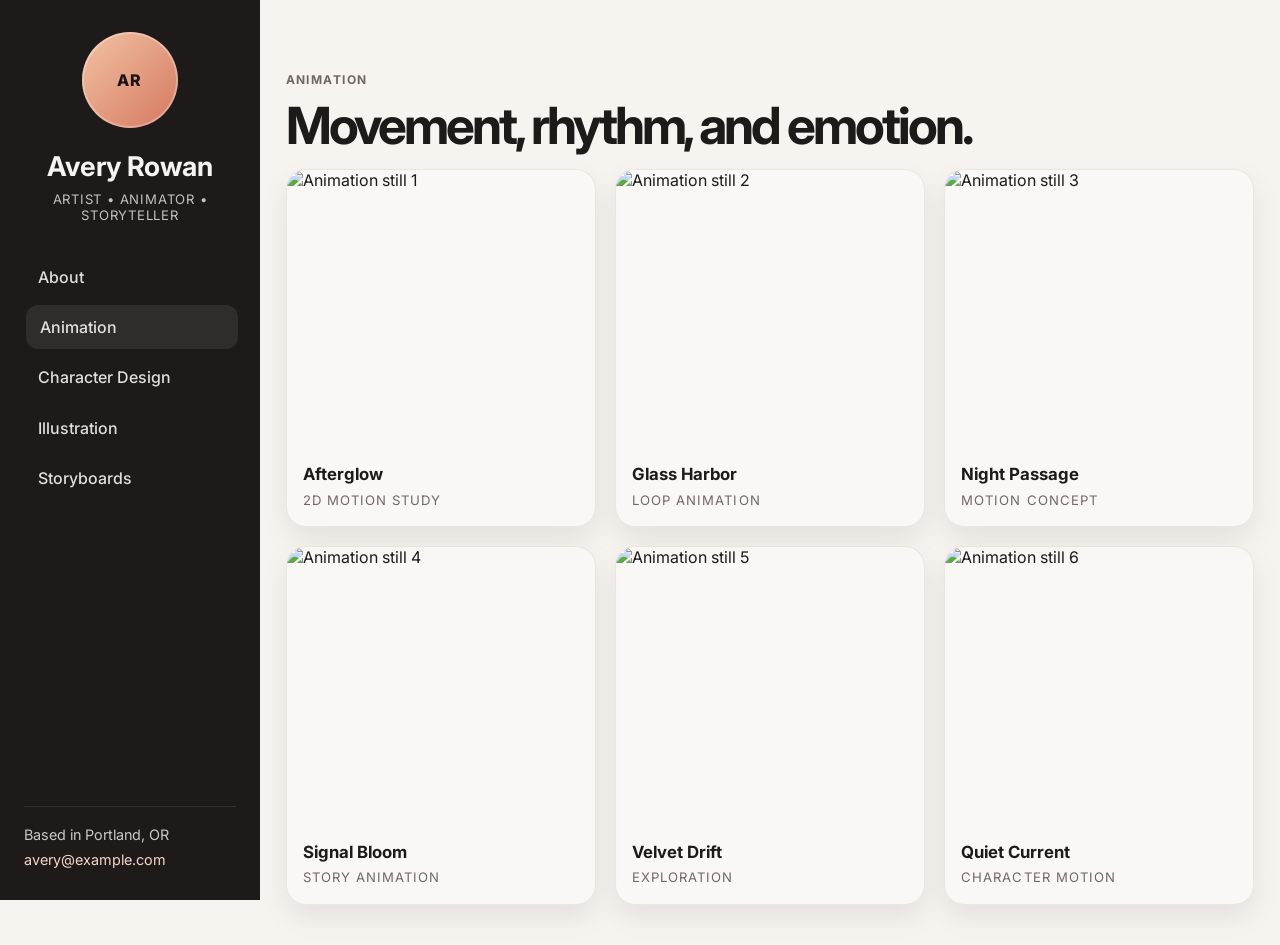
==== animation.html @ f7b7458a "Code" ====
<!DOCTYPE html>
<html lang="en">
  <head>
    <meta charset="UTF-8" />
    <meta name="viewport" content="width=device-width, initial-scale=1.0" />
    <title>Avery Rowan | Animation</title>
    <link rel="preconnect" href="https://fonts.googleapis.com" />
    <link rel="preconnect" href="https://fonts.gstatic.com" crossorigin />
    <link
      href="https://fonts.googleapis.com/css2?family=Inter:wght@400;500;600;700;800&display=swap"
      rel="stylesheet"
    />
    <link rel="stylesheet" href="styles.css" />
  </head>
  <body>
    <div class="app-shell">
      <aside class="sidebar">
        <div class="avatar-wrap">
          <div class="avatar">AR</div>
        </div>

        <div class="brand-block">
          <h1>Avery Rowan</h1>
          <p>Artist • Animator • Storyteller</p>
        </div>

        <nav class="nav" aria-label="Main navigation">
          <a href="index.html">About</a>
          <a class="active" href="animation.html">Animation</a>
          <a href="character-design.html">Character Design</a>
          <a href="illustration.html">Illustration</a>
          <a href="storyboards.html">Storyboards</a>
        </nav>

        <div class="sidebar-meta">
          <p>Based in Portland, OR</p>
          <a href="mailto:avery@example.com">avery@example.com</a>
        </div>
      </aside>

      <main class="content">
        <header class="mobile-header">
          <div class="mobile-brand">
            <div class="avatar small">AR</div>
            <div>
              <strong>Avery Rowan</strong>
            </div>
          </div>
          <button class="nav-toggle" aria-label="Open menu">
            <span></span>
            <span></span>
            <span></span>
          </button>
        </header>

        <section class="page-intro">
          <p class="eyebrow">Animation</p>
          <h2>Movement, rhythm, and emotion.</h2>
        </section>

        <section class="gallery-grid portfolio">
          <article class="gallery-card">
            <img src="https://images.unsplash.com/photo-1500530855697-b586d89ba3ee?auto=format&fit=crop&w=900&q=80" alt="Animation still 1" />
            <div class="card-caption">
              <h4>Afterglow</h4>
              <span>2D motion study</span>
            </div>
          </article>

          <article class="gallery-card">
            <img src="https://images.unsplash.com/photo-1460661419201-fd4cecdf8a8b?auto=format&fit=crop&w=900&q=80" alt="Animation still 2" />
            <div class="card-caption">
              <h4>Glass Harbor</h4>
              <span>Loop animation</span>
            </div>
          </article>

          <article class="gallery-card">
            <img src="https://images.unsplash.com/photo-1516321318423-f06f85e504b3?auto=format&fit=crop&w=900&q=80" alt="Animation still 3" />
            <div class="card-caption">
              <h4>Night Passage</h4>
              <span>Motion concept</span>
            </div>
          </article>

          <article class="gallery-card">
            <img src="https://images.unsplash.com/photo-1524504388940-b1c1722653e1?auto=format&fit=crop&w=900&q=80" alt="Animation still 4" />
            <div class="card-caption">
              <h4>Signal Bloom</h4>
              <span>Story animation</span>
            </div>
          </article>

          <article class="gallery-card">
            <img src="https://images.unsplash.com/photo-1493246507139-91e8fad9978e?auto=format&fit=crop&w=900&q=80" alt="Animation still 5" />
            <div class="card-caption">
              <h4>Velvet Drift</h4>
              <span>Exploration</span>
            </div>
          </article>

          <article class="gallery-card">
            <img src="https://images.unsplash.com/photo-1522202176988-66273c2fd55f?auto=format&fit=crop&w=900&q=80" alt="Animation still 6" />
            <div class="card-caption">
              <h4>Quiet Current</h4>
              <span>Character motion</span>
            </div>
          </article>
        </section>
      </main>
    </div>

    <script src="script.js"></script>
  </body>
</html>
---- styles.css ----
:root {
  --bg: #f7f3ef;
  --panel: #f2e9e0;
  --sidebar: #1f1a1a;
  --sidebar-text: #f7f3ef;
  --muted: #726763;
  --text: #1d1b1a;
  --card-shadow: 0 12px 28px rgba(0, 0, 0, 0.08);
  --border: rgba(29, 27, 26, 0.08);
  --accent: #d5785f;
  --accent-soft: #eed6cb;
}

* {
  box-sizing: border-box;
}

html {
  scroll-behavior: smooth;
}

body {
  margin: 0;
  font-family: "Inter", sans-serif;
  background: var(--bg);
  color: var(--text);
}

img {
  max-width: 100%;
  display: block;
}

a {
  color: inherit;
  text-decoration: none;
}

button {
  font: inherit;
}

.app-shell {
  display: grid;
  grid-template-columns: 260px minmax(0, 1fr);
  min-height: 100vh;
}

.sidebar {
  background: var(--sidebar);
  color: var(--sidebar-text);
  padding: 2rem 1.5rem;
  position: sticky;
  top: 0;
  height: 100vh;
  display: flex;
  flex-direction: column;
}

.avatar-wrap {
  display: flex;
  justify-content: center;
  margin-bottom: 1.4rem;
}

.avatar {
  width: 96px;
  height: 96px;
  border-radius: 50%;
  background: linear-gradient(135deg, #f2c3a4, #d5785f);
  color: #1b1414;
  display: grid;
  place-items: center;
  font-weight: 800;
  letter-spacing: 0.08em;
  box-shadow: inset 0 0 0 2px rgba(255, 255, 255, 0.28);
}

.avatar.small {
  width: 48px;
  height: 48px;
  font-size: 0.8rem;
}

.brand-block {
  text-align: center;
  margin-bottom: 2rem;
}

.brand-block h1 {
  margin: 0;
  font-size: 1.7rem;
  font-weight: 700;
}

.brand-block p {
  margin: 0.45rem 0 0;
  color: rgba(247, 243, 239, 0.77);
  font-size: 0.82rem;
  letter-spacing: 0.06em;
  text-transform: uppercase;
}

.nav {
  display: flex;
  flex-direction: column;
  gap: 0.4rem;
  margin-bottom: auto;
}

.nav a {
  padding: 0.75rem 0.9rem;
  border-radius: 12px;
  color: rgba(247, 243, 239, 0.9);
  font-weight: 500;
  transition: background 0.2s ease, transform 0.2s ease;
}

.nav a:hover,
.nav a.active {
  background: rgba(255, 255, 255, 0.08);
  transform: translateX(2px);
}

.sidebar-meta {
  margin-top: 2rem;
  border-top: 1px solid rgba(255, 255, 255, 0.1);
  padding-top: 1.2rem;
  color: rgba(247, 243, 239, 0.8);
  font-size: 0.9rem;
}

.sidebar-meta p {
  margin: 0 0 0.5rem;
}

.sidebar-meta a {
  color: #f7d5c6;
}

.content {
  padding: 2.5rem clamp(1rem, 2vw, 2rem);
}

.mobile-header {
  display: none;
  align-items: center;
  justify-content: space-between;
  padding: 0.75rem 0 1.2rem;
}

.mobile-brand {
  display: flex;
  align-items: center;
  gap: 0.8rem;
}

.nav-toggle {
  width: 46px;
  height: 46px;
  border: 1px solid var(--border);
  background: rgba(255, 255, 255, 0.45);
  border-radius: 12px;
  display: flex;
  flex-direction: column;
  justify-content: center;
  align-items: center;
  gap: 5px;
  cursor: pointer;
}

.nav-toggle span {
  display: block;
  width: 18px;
  height: 2px;
  background: var(--text);
  border-radius: 999px;
}

.hero {
  display: grid;
  grid-template-columns: 1.1fr 0.9fr;
  gap: 2rem;
  align-items: center;
  padding: 1rem 0 2rem;
}

.eyebrow {
  margin: 0 0 0.75rem;
  text-transform: uppercase;
  letter-spacing: 0.12em;
  color: var(--muted);
  font-size: 0.75rem;
  font-weight: 700;
}

.hero-copy h2,
.page-intro h2 {
  margin: 0;
  font-size: clamp(2rem, 4vw, 3.4rem);
  line-height: 1.05;
  letter-spacing: -0.06em;
}

.hero-copy p:not(.eyebrow) {
  margin-top: 1rem;
  color: var(--muted);
  font-size: 1.05rem;
  line-height: 1.7;
}

.cta-row {
  display: flex;
  flex-wrap: wrap;
  gap: 0.9rem;
  margin-top: 1.5rem;
}

.button {
  display: inline-flex;
  align-items: center;
  justify-content: center;
  padding: 0.9rem 1.35rem;
  border-radius: 999px;
  font-weight: 600;
  transition: transform 0.2s ease, opacity 0.2s ease;
}

.button:hover {
  transform: translateY(-1px);
}

.button.primary {
  background: var(--text);
  color: #fff;
}

.button.secondary {
  background: rgba(29, 27, 26, 0.05);
  color: var(--text);
}

.hero-image img {
  width: 100%;
  height: 520px;
  object-fit: cover;
  border-radius: 24px;
  box-shadow: var(--card-shadow);
}

.featured,
.about,
.page-intro {
  margin-top: 2rem;
}

.section-heading {
  margin-bottom: 1.25rem;
}

.section-heading h3 {
  margin: 0;
  font-size: clamp(1.5rem, 2vw, 2.1rem);
  letter-spacing: -0.05em;
}

.gallery-grid {
  display: grid;
  grid-template-columns: repeat(3, minmax(0, 1fr));
  gap: 1.2rem;
}

.gallery-card {
  background: rgba(255, 255, 255, 0.4);
  border: 1px solid var(--border);
  border-radius: 20px;
  overflow: hidden;
  box-shadow: var(--card-shadow);
}

.gallery-card img {
  width: 100%;
  height: 280px;
  object-fit: cover;
}

.gallery-card.tall img {
  height: 420px;
}

.gallery-card.wide {
  grid-column: span 2;
}

.gallery-card.wide img {
  height: 340px;
}

.card-caption {
  padding: 0.9rem 1rem 1.1rem;
}

.card-caption h4 {
  margin: 0 0 0.28rem;
  font-size: 1.05rem;
}

.card-caption span {
  color: var(--muted);
  font-size: 0.82rem;
  text-transform: uppercase;
  letter-spacing: 0.08em;
}

.about-grid {
  display: grid;
  grid-template-columns: repeat(2, minmax(0, 1fr));
  gap: 1.2rem;
  margin-top: 1.2rem;
}

.about-grid > div {
  background: rgba(255, 255, 255, 0.4);
  border: 1px solid var(--border);
  border-radius: 20px;
  padding: 1.3rem;
}

.about-grid h4 {
  margin-top: 0;
  font-size: 1.15rem;
}

.about-grid p {
  margin: 0;
  color: var(--muted);
  line-height: 1.7;
}

.portfolio {
  margin-top: 1rem;
}

@media (max-width: 980px) {
  .app-shell {
    grid-template-columns: 1fr;
  }

  .sidebar {
    position: relative;
    height: auto;
    padding-bottom: 1rem;
  }

  .nav {
    display: none;
  }

  .sidebar.open .nav {
    display: flex;
    margin-top: 1rem;
  }

  .sidebar-meta {
    margin-top: 1.2rem;
  }

  .mobile-header {
    display: flex;
  }

  .hero {
    grid-template-columns: 1fr;
  }

  .gallery-grid {
    grid-template-columns: repeat(2, minmax(0, 1fr));
  }

  .gallery-card.wide {
    grid-column: span 2;
  }
}

@media (max-width: 640px) {
  .content {
    padding-top: 1rem;
  }

  .gallery-grid,
  .about-grid {
    grid-template-columns: 1fr;
  }

  .gallery-card.wide {
    grid-column: span 1;
  }

  .hero-image img {
    height: 320px;
  }
}
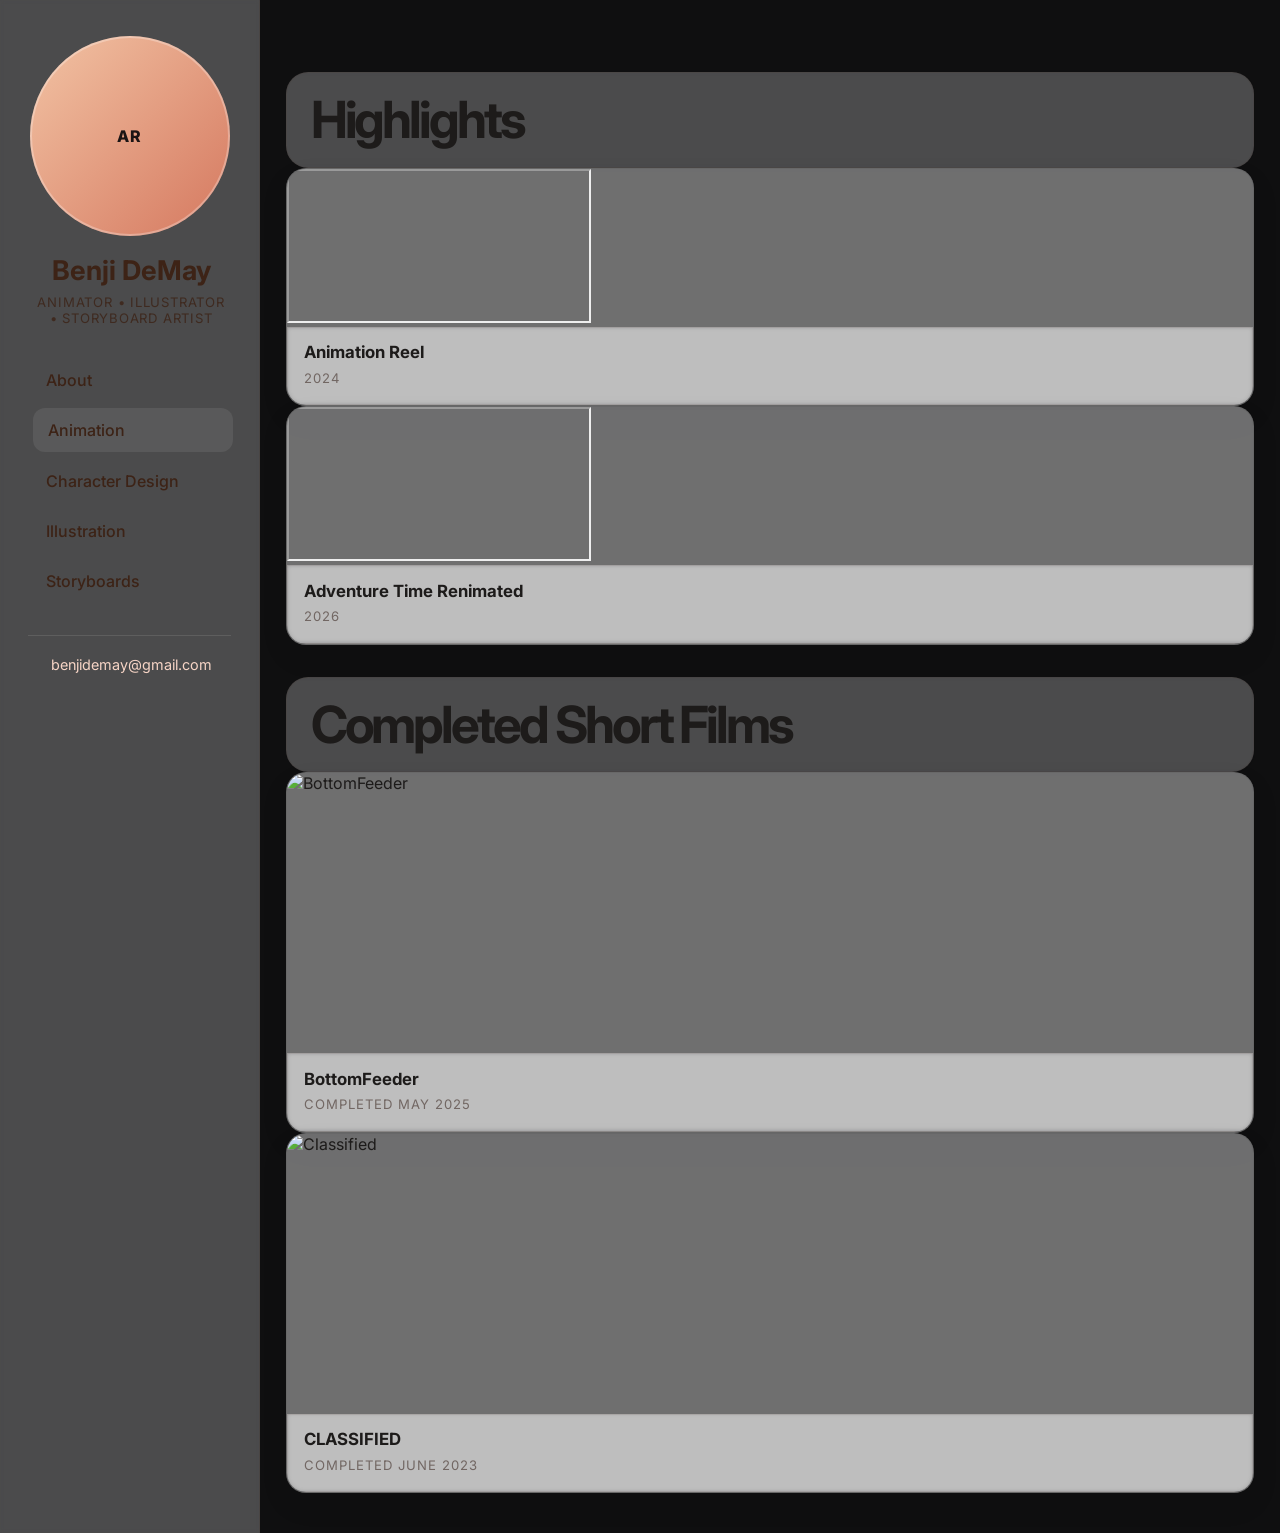
==== commit 37a5e8dd: "Updates" ====
--- a/animation.html
+++ b/animation.html
@@ -3,7 +3,7 @@
   <head>
     <meta charset="UTF-8" />
     <meta name="viewport" content="width=device-width, initial-scale=1.0" />
-    <title>Avery Rowan | Animation</title>
+    <title>Benji DeMay | Animation</title>
     <link rel="preconnect" href="https://fonts.googleapis.com" />
     <link rel="preconnect" href="https://fonts.gstatic.com" crossorigin />
     <link
@@ -20,8 +20,8 @@
         </div>
 
         <div class="brand-block">
-          <h1>Avery Rowan</h1>
-          <p>Artist • Animator • Storyteller</p>
+          <h1>Benji DeMay</h1>
+          <p>Animator • Illustrator • Storyboard Artist</p>
         </div>
 
         <nav class="nav" aria-label="Main navigation">
@@ -32,78 +32,75 @@
           <a href="storyboards.html">Storyboards</a>
         </nav>
 
-        <div class="sidebar-meta">
-          <p>Based in Portland, OR</p>
-          <a href="mailto:avery@example.com">avery@example.com</a>
+           <div class="sidebar-meta">
+        
+         <center> <a href="mailto:benjidemay@gmail.com">benjidemay@gmail.com</a></center>
         </div>
       </aside>
 
       <main class="content">
-        <header class="mobile-header">
-          <div class="mobile-brand">
-            <div class="avatar small">AR</div>
-            <div>
-              <strong>Avery Rowan</strong>
-            </div>
-          </div>
-          <button class="nav-toggle" aria-label="Open menu">
-            <span></span>
-            <span></span>
-            <span></span>
-          </button>
-        </header>
+     <header class="mobile-header">
+  <button class="nav-toggle" aria-label="Open menu">
+    <span></span>
+    <span></span>
+    <span></span>
+  </button>
+</header>
 
         <section class="page-intro">
-          <p class="eyebrow">Animation</p>
-          <h2>Movement, rhythm, and emotion.</h2>
+          
+          <h2>Highlights</h2>
         </section>
 
-        <section class="gallery-grid portfolio">
           <article class="gallery-card">
-            <img src="https://images.unsplash.com/photo-1500530855697-b586d89ba3ee?auto=format&fit=crop&w=900&q=80" alt="Animation still 1" />
+  <div class="video-wrap">
+    <iframe
+      src="https://vimeo.com/944037811?fl=pl&fe=vl"
+      title="2024 Reel"
+      allow="accelerometer; autoplay; clipboard-write; encrypted-media; gyroscope; picture-in-picture; web-share"
+      allowfullscreen>
+    </iframe>
+  </div>
+  <div class="card-caption">
+    <h4>Animation Reel</h4>
+    <span>2024</span>
+  </div>
+</article>
+
+          <article class="gallery-card">
+  <div class="video-wrap">
+    <iframe
+      src="https://www.youtube.com/watch?v=CG_cOEeTkMo"
+      title="Adventure Time Renimated"
+      allow="accelerometer; autoplay; clipboard-write; encrypted-media; gyroscope; picture-in-picture; web-share"
+      allowfullscreen>
+    </iframe>
+  </div>
+  <div class="card-caption">
+    <h4>Adventure Time Renimated</h4>
+    <span>2026</span>
+  </div>
+</article>
+
+        
+        <section class="page-intro">
+        
+          <h2>Completed Short Films</h2>
+        </section>
+
+          <article class="gallery-card">
+            <img src="https://images.unsplash.com/photo-1493246507139-91e8fad9978e?auto=format&fit=crop&w=900&q=80" alt="BottomFeeder" />
             <div class="card-caption">
-              <h4>Afterglow</h4>
-              <span>2D motion study</span>
+              <h4>BottomFeeder</h4>
+              <span>Completed May 2025</span>
             </div>
           </article>
 
           <article class="gallery-card">
-            <img src="https://images.unsplash.com/photo-1460661419201-fd4cecdf8a8b?auto=format&fit=crop&w=900&q=80" alt="Animation still 2" />
+            <img src="https://images.unsplash.com/photo-1522202176988-66273c2fd55f?auto=format&fit=crop&w=900&q=80" alt="Classified" />
             <div class="card-caption">
-              <h4>Glass Harbor</h4>
-              <span>Loop animation</span>
-            </div>
-          </article>
-
-          <article class="gallery-card">
-            <img src="https://images.unsplash.com/photo-1516321318423-f06f85e504b3?auto=format&fit=crop&w=900&q=80" alt="Animation still 3" />
-            <div class="card-caption">
-              <h4>Night Passage</h4>
-              <span>Motion concept</span>
-            </div>
-          </article>
-
-          <article class="gallery-card">
-            <img src="https://images.unsplash.com/photo-1524504388940-b1c1722653e1?auto=format&fit=crop&w=900&q=80" alt="Animation still 4" />
-            <div class="card-caption">
-              <h4>Signal Bloom</h4>
-              <span>Story animation</span>
-            </div>
-          </article>
-
-          <article class="gallery-card">
-            <img src="https://images.unsplash.com/photo-1493246507139-91e8fad9978e?auto=format&fit=crop&w=900&q=80" alt="Animation still 5" />
-            <div class="card-caption">
-              <h4>Velvet Drift</h4>
-              <span>Exploration</span>
-            </div>
-          </article>
-
-          <article class="gallery-card">
-            <img src="https://images.unsplash.com/photo-1522202176988-66273c2fd55f?auto=format&fit=crop&w=900&q=80" alt="Animation still 6" />
-            <div class="card-caption">
-              <h4>Quiet Current</h4>
-              <span>Character motion</span>
+              <h4>CLASSIFIED</h4>
+              <span>Completed June 2023</span>
             </div>
           </article>
         </section>
--- a/styles.css
+++ b/styles.css
@@ -22,8 +22,17 @@
 body {
   margin: 0;
   font-family: "Inter", sans-serif;
-  background: var(--bg);
   color: var(--text);
+  background-color: #0f0f10;
+ 
+
+  /* fixed background image, 1920x1080-style crop */
+  background-image:
+    url("https://github.com/PalmettoPeril/Benji-DeMay-Portfolio/blob/main/sketchbg.png?raw=true");
+  background-position: center center;
+  background-repeat: no-repeat;
+  background-size: cover;
+  background-attachment: fixed;
 }
 
 img {
@@ -47,25 +56,91 @@
 }
 
 .sidebar {
-  background: var(--sidebar);
-  color: var(--sidebar-text);
-  padding: 2rem 1.5rem;
-  position: sticky;
-  top: 0;
-  height: 100vh;
-  display: flex;
-  flex-direction: column;
+  background: rgba(255, 255, 255, 0.25);
+  backdrop-filter: blur(2px);
+  -webkit-backdrop-filter: blur(2px);
+  border-right: 1px solid rgba(61, 35, 22, 0.15);
+  color: #3d2316;
+
+  padding-top: 2.25rem;
+  padding-left: 1.75rem;
+  padding-right: 1.75rem;
 }
 
 .avatar-wrap {
   display: flex;
   justify-content: center;
-  margin-bottom: 1.4rem;
+  align-items: center;
+  width: 100%;
+}
+
+.mobile-header {
+  display: flex;
+  align-items: center;
+  justify-content: center;
+  position: relative;
+  width: 100%;
+}
+
+.mobile-brand {
+  display: flex;
+  align-items: center;
+  justify-content: center;
+  gap: 0.8rem;
+  flex: 1;
+}
+
+.nav-toggle {
+  position: absolute;
+  right: 0;
+}
+
+.brand-block {
+  text-align: left;
+  margin-top: 1.1rem;
+  margin-left: 0.2rem;
+}
+
+.nav {
+  margin-top: 1.5rem;
+  padding-left: 0.2rem;
+}
+
+.sidebar-meta {
+  margin-top: 2rem;
+  padding-left: 0.2rem;
+  border-top: 1px solid rgba(61, 35, 22, 0.12);
+}
+
+.brand-block h1,
+.brand-block p,
+.nav a,
+.sidebar-meta,
+.sidebar-meta a {
+  color: #3d2316;
+}
+
+.brand-block p {
+  opacity: 0.8;
+}
+
+.nav a {
+  color: #3d2316;
+}
+
+.nav a:hover,
+.nav a.active {
+  background: rgba(61, 35, 22, 0.08);
+  color: #3d2316;
+}
+
+.sidebar-meta a {
+  color: #3d2316;
 }
 
 .avatar {
-  width: 96px;
-  height: 96px;
+  width: 200px;
+  height: 200px;
   border-radius: 50%;
   background: linear-gradient(135deg, #f2c3a4, #d5785f);
   color: #1b1414;
@@ -95,7 +170,7 @@
 
 .brand-block p {
   margin: 0.45rem 0 0;
-  color: rgba(247, 243, 239, 0.77);
+  color: #3d2316;
   font-size: 0.82rem;
   letter-spacing: 0.06em;
   text-transform: uppercase;
@@ -111,7 +186,7 @@
 .nav a {
   padding: 0.75rem 0.9rem;
   border-radius: 12px;
-  color: rgba(247, 243, 239, 0.9);
+  color: #3d2316;
   font-weight: 500;
   transition: background 0.2s ease, transform 0.2s ease;
 }
@@ -126,7 +201,7 @@
   margin-top: 2rem;
   border-top: 1px solid rgba(255, 255, 255, 0.1);
   padding-top: 1.2rem;
-  color: rgba(247, 243, 239, 0.8);
+  color: #3d2316;
   font-size: 0.9rem;
 }
 
@@ -208,6 +283,47 @@
   font-size: 1.05rem;
   line-height: 1.7;
 }
+.hero-copy,
+.page-intro,
+.section-heading,
+.gallery-card,
+.about-grid > div,
+.card-caption {
+  background: rgba(255, 255, 255, 0.25);
+  backdrop-filter: blur(2px);
+  -webkit-backdrop-filter: blur(2px);
+  border: 1px solid rgba(61, 35, 22, 0.08);
+}
+
+.hero-copy {
+  padding: 1.5rem 1.75rem;
+  border-radius: 24px;
+}
+
+.page-intro {
+  padding: 1.25rem 1.5rem;
+  border-radius: 22px;
+}
+
+.section-heading {
+  padding: 0.75rem 1rem;
+  border-radius: 18px;
+  display: inline-block;
+}
+
+.gallery-card {
+  background: rgba(255, 255, 255, 0.25);
+}
+
+.card-caption {
+  border-top: 1px solid rgba(61, 35, 22, 0.08);
+  border-radius: 0;
+}
+
+.about-grid > div {
+  border-radius: 20px;
+  padding: 1.3rem;
+}
 
 .cta-row {
   display: flex;
@@ -236,7 +352,7 @@
 }
 
 .button.secondary {
-  background: rgba(29, 27, 26, 0.05);
+  background: rgba(255, 245, 241, 0.05);
   color: var(--text);
 }
 
@@ -386,6 +502,57 @@
   .content {
     padding-top: 1rem;
   }
+  .content {
+  background: rgba(255, 255, 255, 0.12);
+  border-radius: 0;
+}
+
+.hero-copy,
+.page-intro,
+.section-heading,
+.gallery-card,
+.about-grid > div,
+.card-caption {
+  background: rgba(255, 255, 255, 0.25);
+  backdrop-filter: blur(2px);
+  -webkit-backdrop-filter: blur(2px);
+  border: 1px solid rgba(61, 35, 22, 0.08);
+}
+
+.hero-copy {
+  padding: 1.5rem 1.75rem;
+  border-radius: 24px;
+}
+
+.page-intro {
+  padding: 1.25rem 1.5rem;
+  border-radius: 22px;
+}
+
+.section-heading {
+  padding: 0.75rem 1rem;
+  border-radius: 18px;
+  display: inline-block;
+}
+
+.gallery-card {
+  background: rgba(255, 255, 255, 0.25);
+}
+
+.gallery-card img {
+  background: rgba(255, 255, 255, 0.2);
+}
+
+.card-caption {
+  border-top: 1px solid rgba(61, 35, 22, 0.08);
+  border-radius: 0;
+}
+
+.about-grid > div {
+  border-radius: 20px;
+  padding: 1.3rem;
+}
+
 
   .gallery-grid,
   .about-grid {
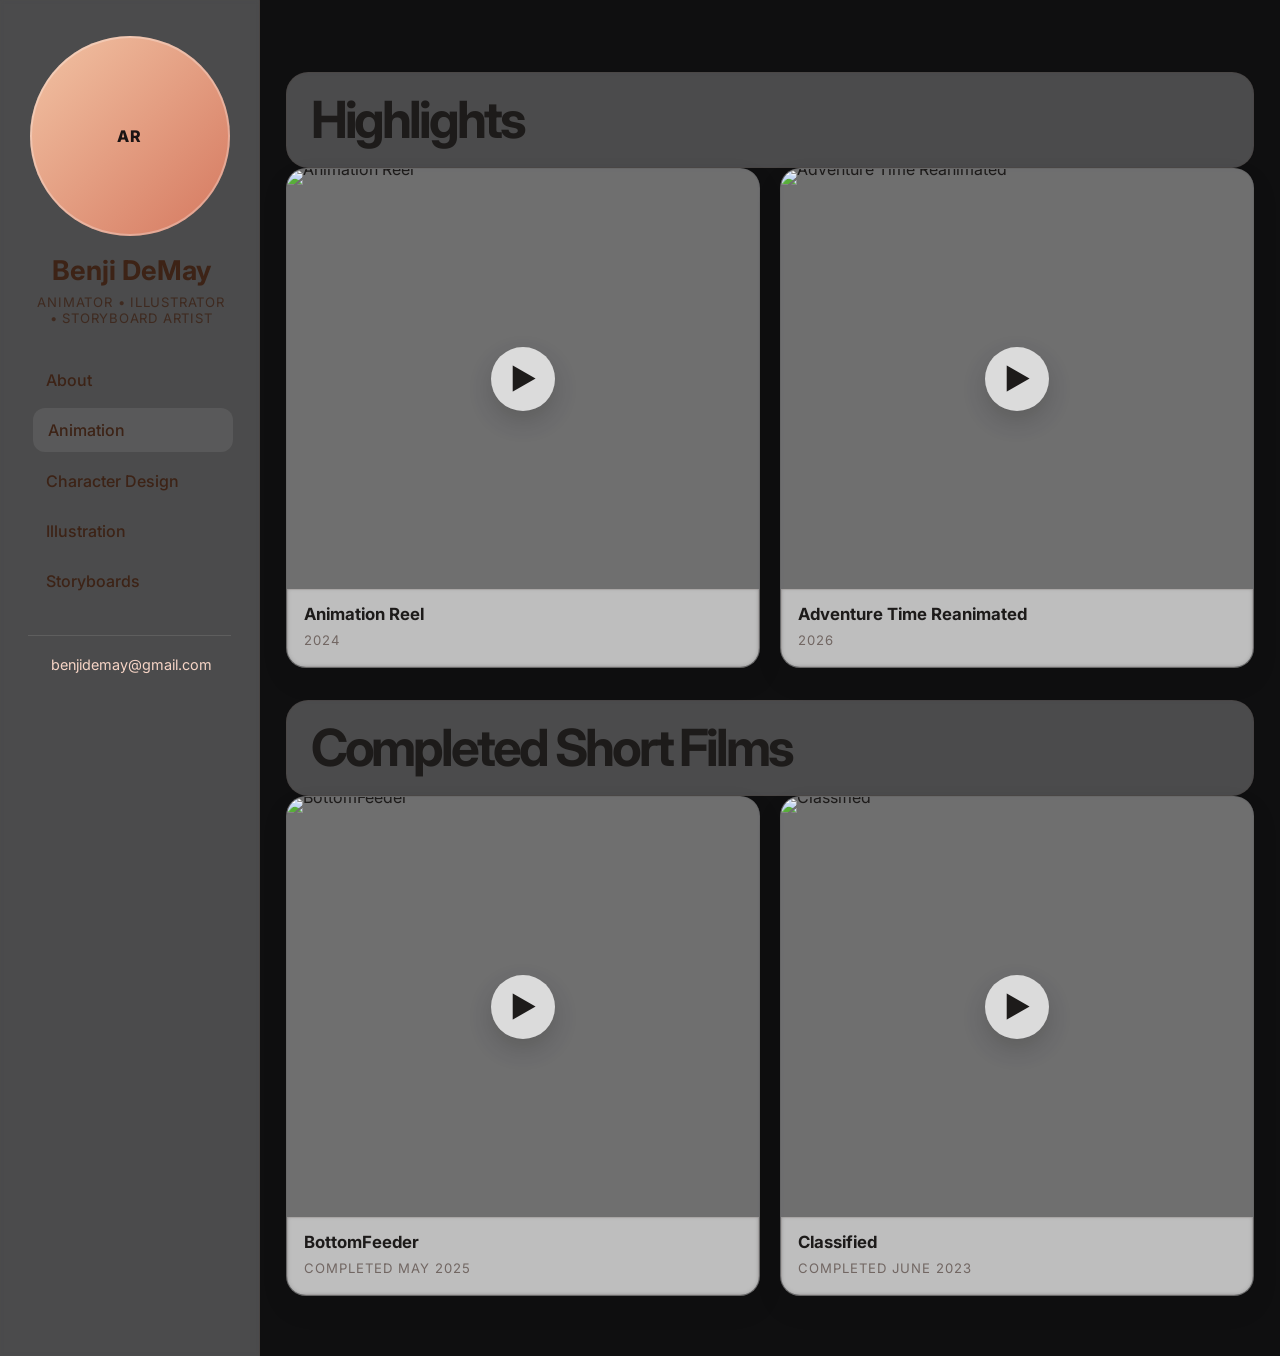
==== commit f4b89b7e: "Updates" ====
--- a/animation.html
+++ b/animation.html
@@ -38,75 +38,101 @@
         </div>
       </aside>
 
-      <main class="content">
-     <header class="mobile-header">
-  <button class="nav-toggle" aria-label="Open menu">
-    <span></span>
-    <span></span>
-    <span></span>
-  </button>
-</header>
+<main class="content">
+  <header class="mobile-header">
+    <button class="nav-toggle" aria-label="Open menu">
+      <span></span>
+      <span></span>
+      <span></span>
+    </button>
+  </header>
 
-        <section class="page-intro">
-          
-          <h2>Highlights</h2>
-        </section>
+  <section class="page-intro">
+    <h2>Highlights</h2>
+  </section>
 
-          <article class="gallery-card">
-  <div class="video-wrap">
-    <iframe
-      src="https://vimeo.com/944037811?fl=pl&fe=vl"
-      title="2024 Reel"
-      allow="accelerometer; autoplay; clipboard-write; encrypted-media; gyroscope; picture-in-picture; web-share"
-      allowfullscreen>
-    </iframe>
+  <div class="video-row">
+    <article class="gallery-card">
+      <a
+        class="video-link"
+        href="https://www.youtube.com/embed/VIDEO_ID?autoplay=1"
+        target="_blank"
+        rel="noopener noreferrer"
+      >
+        <img
+          src="https://img.youtube.com/vi/VIDEO_ID/maxresdefault.jpg"
+          alt="Animation Reel"
+        />
+        <span class="play-button">▶</span>
+      </a>
+      <div class="card-caption">
+        <h4>Animation Reel</h4>
+        <span>2024</span>
+      </div>
+    </article>
+
+    <article class="gallery-card">
+      <a
+        class="video-link"
+        href="https://www.youtube.com/watch?v=CG_cOEeTkMo"
+        target="_blank"
+        rel="noopener noreferrer"
+      >
+        <img
+          src="https://github.com/PalmettoPeril/Benji-DeMay-Portfolio/blob/main/at_THUMBNAIL.png?raw=true"
+          alt="Adventure Time Reanimated"
+        />
+        <span class="play-button">▶</span>
+      </a>
+      <div class="card-caption">
+        <h4>Adventure Time Reanimated</h4>
+        <span>2026</span>
+      </div>
+    </article>
   </div>
-  <div class="card-caption">
-    <h4>Animation Reel</h4>
-    <span>2024</span>
+
+  <section class="page-intro">
+    <h2>Completed Short Films</h2>
+  </section>
+
+  <div class="video-row">
+    <article class="gallery-card">
+      <a
+        class="video-link"
+        href="https://www.youtube.com/watch?v=uMUNv6X-r54"
+        target="_blank"
+        rel="noopener noreferrer"
+      >
+        <img
+          src="https://github.com/PalmettoPeril/Benji-DeMay-Portfolio/blob/main/thumbnail_cinelot.jpg?raw=true"
+          alt="BottomFeeder"
+        />
+        <span class="play-button">▶</span>
+      </a>
+      <div class="card-caption">
+        <h4>BottomFeeder</h4>
+        <span>Completed May 2025</span>
+      </div>
+    </article>
+
+    <article class="gallery-card">
+      <a
+        class="video-link"
+        href="https://youtu.be/x-MwzvCdWiA?si=THUWCTbyhgAoK-Vl"
+        target="_blank"
+        rel="noopener noreferrer"
+      >
+        <img
+          src="https://github.com/PalmettoPeril/Benji-DeMay-Portfolio/blob/main/classified_thumbnail.jpg?raw=true"
+          alt="Classified"
+        />
+        <span class="play-button">▶</span>
+      </a>
+      <div class="card-caption">
+        <h4>Classified</h4>
+        <span>Completed June 2023</span>
+      </div>
+    </article>
   </div>
-</article>
-
-          <article class="gallery-card">
-  <div class="video-wrap">
-    <iframe
-      src="https://www.youtube.com/watch?v=CG_cOEeTkMo"
-      title="Adventure Time Renimated"
-      allow="accelerometer; autoplay; clipboard-write; encrypted-media; gyroscope; picture-in-picture; web-share"
-      allowfullscreen>
-    </iframe>
-  </div>
-  <div class="card-caption">
-    <h4>Adventure Time Renimated</h4>
-    <span>2026</span>
-  </div>
-</article>
-
-        
-        <section class="page-intro">
-        
-          <h2>Completed Short Films</h2>
-        </section>
-
-          <article class="gallery-card">
-            <img src="https://images.unsplash.com/photo-1493246507139-91e8fad9978e?auto=format&fit=crop&w=900&q=80" alt="BottomFeeder" />
-            <div class="card-caption">
-              <h4>BottomFeeder</h4>
-              <span>Completed May 2025</span>
-            </div>
-          </article>
-
-          <article class="gallery-card">
-            <img src="https://images.unsplash.com/photo-1522202176988-66273c2fd55f?auto=format&fit=crop&w=900&q=80" alt="Classified" />
-            <div class="card-caption">
-              <h4>CLASSIFIED</h4>
-              <span>Completed June 2023</span>
-            </div>
-          </article>
-        </section>
-      </main>
-    </div>
-
-    <script src="script.js"></script>
-  </body>
+</main>
 </html>
--- a/styles.css
+++ b/styles.css
@@ -566,4 +566,88 @@
   .hero-image img {
     height: 320px;
   }
+ .video-row {
+  display: grid;
+  grid-template-columns: repeat(2, minmax(0, 1fr));
+  gap: 1.2rem;
+  margin-bottom: 1.2rem;
+}
+
+.gallery-card {
+  display: flex;
+  flex-direction: column;
+  height: 100%;
+  overflow: hidden;
+}
+
+.video-link {
+  position: relative;
+  display: block;
+  width: 100%;
+  height: 420px;
+  overflow: hidden;
+}
+
+.video-link img {
+  width: 100%;
+  height: 100%;
+  object-fit: cover;
+  display: block;
+}
+
+.card-caption {
+  margin-top: auto;
+  padding: 0.9rem 1rem 1.1rem;
+}
+}
+
+.video-link {
+  position: relative;
+  display: block;
+  width: 100%;
+  height: 420px;
+  overflow: hidden;
+  line-height: 0;
+}
+
+.video-link img {
+  width: 100%;
+  height: 100%;
+  object-fit: cover;
+  display: block;
+  vertical-align: top;
+}
+
+.play-button {
+  position: absolute;
+  inset: 50% auto auto 50%;
+  transform: translate(-50%, -50%);
+  width: 64px;
+  height: 64px;
+  border-radius: 50%;
+  background: rgba(255, 255, 255, 0.75);
+  color: #1d1b1a;
+  display: grid;
+  place-items: center;
+  font-size: 1.8rem;
+  font-weight: 700;
+  box-shadow: 0 10px 25px rgba(0, 0, 0, 0.16);
+}
+@media (min-width: 901px) {
+  .video-row {
+    display: grid;
+    grid-template-columns: repeat(2, minmax(0, 1fr));
+    gap: 1.2rem;
+    margin-bottom: 1.2rem;
+  }
+}
+
+@media (max-width: 900px) {
+  .video-row {
+    display: block;
+  }
+
+  .video-row > .gallery-card {
+    margin-bottom: 1.2rem;
+  }
 }
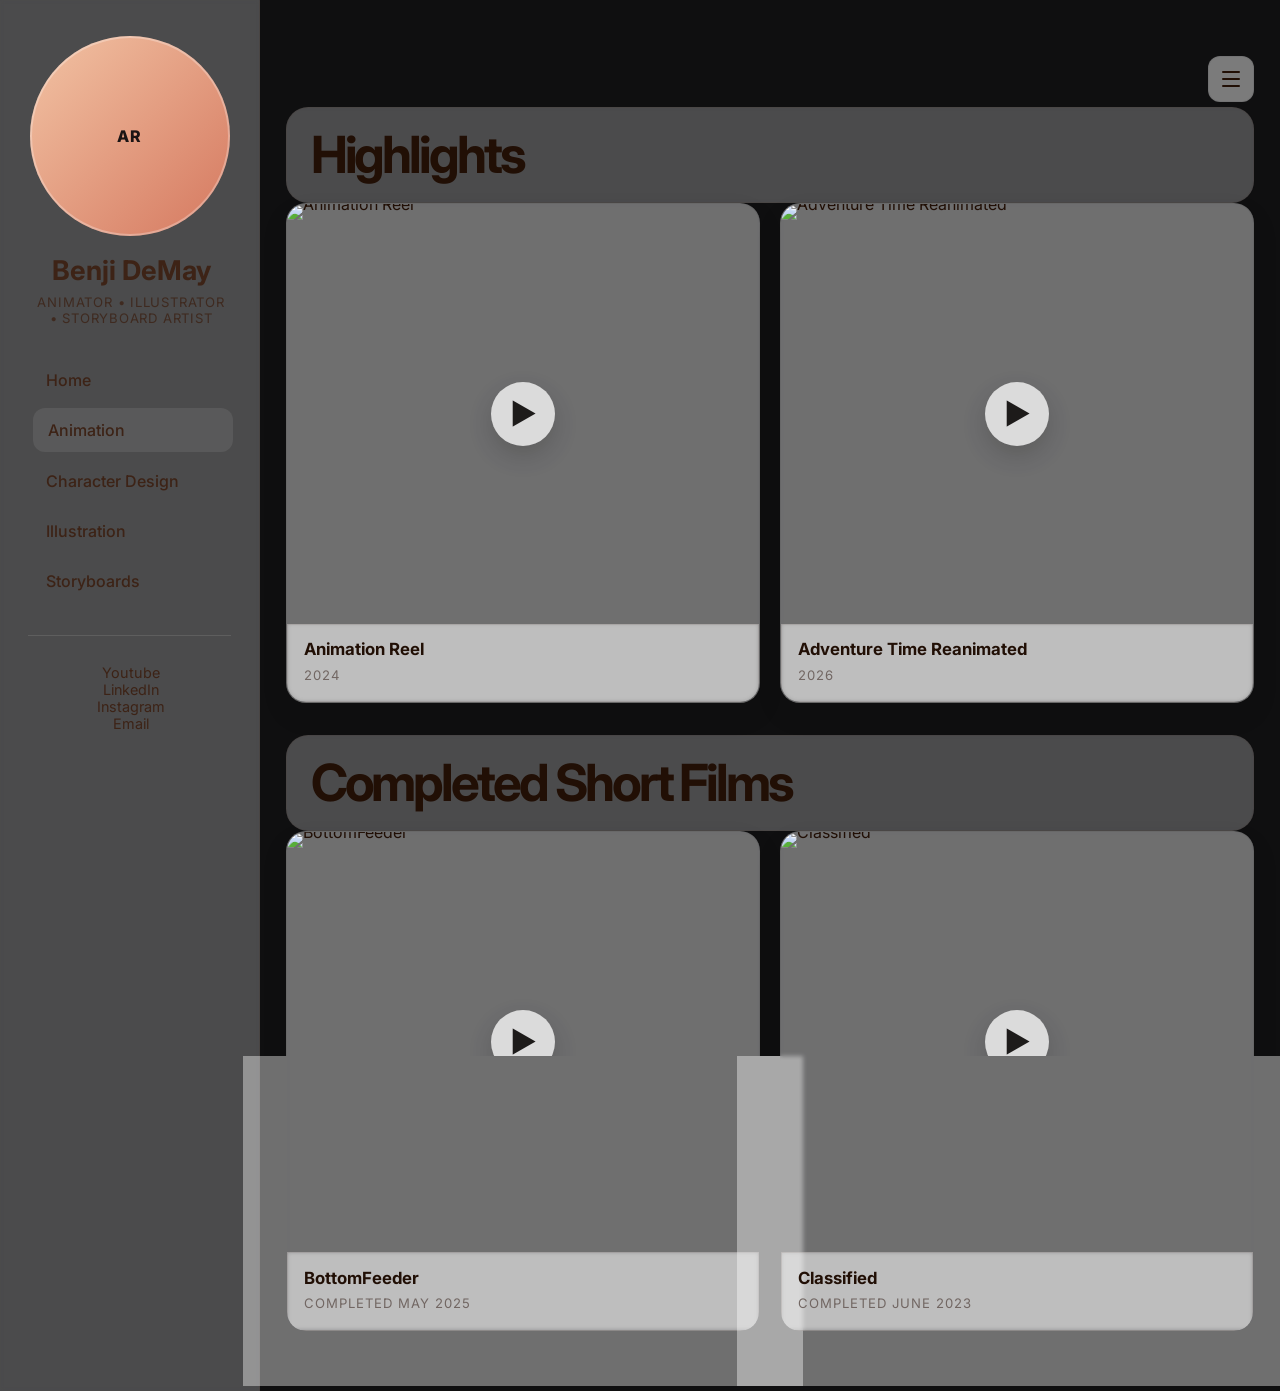
==== commit de14257f: "Update" ====
--- a/animation.html
+++ b/animation.html
@@ -24,8 +24,8 @@
           <p>Animator • Illustrator • Storyboard Artist</p>
         </div>
 
-        <nav class="nav" aria-label="Main navigation">
-          <a href="index.html">About</a>
+        <nav class="nav" aria-label="Main navigation"> 
+          <a href="index.html">Home</a>
           <a class="active" href="animation.html">Animation</a>
           <a href="character-design.html">Character Design</a>
           <a href="illustration.html">Illustration</a>
@@ -33,8 +33,11 @@
         </nav>
 
            <div class="sidebar-meta">
-        
-         <center> <a href="mailto:benjidemay@gmail.com">benjidemay@gmail.com</a></center>
+        <p></p>
+         <center> <a href="https://www.youtube.com/@palmettoperil6049">Youtube</a></center>
+         <center> <a href="https://www.linkedin.com/in/benji-demay-235401294/">LinkedIn</a></center>
+         <center> <a href="https://www.instagram.com/palmettoperil/?hl=en">Instagram</a></center>
+         <center> <a href="mailto:benjidemay@gmail.com">Email</a></center>
         </div>
       </aside>
 
--- a/styles.css
+++ b/styles.css
@@ -2,14 +2,15 @@
   --bg: #f7f3ef;
   --panel: #f2e9e0;
   --sidebar: #1f1a1a;
-  --sidebar-text: #f7f3ef;
+  --sidebar-text:#1f1a1a;
   --muted: #726763;
-  --text: #1d1b1a;
+  --text: hwb(21 2% 87%);
   --card-shadow: 0 12px 28px rgba(0, 0, 0, 0.08);
   --border: rgba(29, 27, 26, 0.08);
   --accent: #d5785f;
-  --accent-soft: #eed6cb;
-}
+  --accent-soft: #1f1a1a;
+}
+
 
 * {
   box-sizing: border-box;
@@ -53,6 +54,17 @@
   display: grid;
   grid-template-columns: 260px minmax(0, 1fr);
   min-height: 100vh;
+}
+.sidebar-meta a,
+.nav a,
+.brand-block a {
+  color: #1b1414;
+}
+
+.sidebar-meta a:hover,
+.nav a:hover,
+.brand-block a:hover {
+  color: #bade1a;
 }
 
 .sidebar {
@@ -210,7 +222,7 @@
 }
 
 .sidebar-meta a {
-  color: #f7d5c6;
+  color: #3d2316;
 }
 
 .content {
@@ -218,10 +230,45 @@
 }
 
 .mobile-header {
+  display: block;
+  padding: 1rem 0 1.2rem;
+  text-align: center;
+}
+
+.mobile-header .avatar-wrap {
+  display: flex;
+  justify-content: center;
+  margin-bottom: 1rem;
+}
+
+.mobile-nav {
+  display: flex;
+  flex-direction: column;
+  gap: 0.5rem;
+  width: 100%;
+  background: rgba(255, 255, 255, 0.5);
+  backdrop-filter: blur(8px);
+  -webkit-backdrop-filter: blur(8px);
+  border: 1px solid rgba(61, 35, 22, 0.12);
+  border-radius: 18px;
+  padding: 0.75rem;
+}
+
+.mobile-nav a {
+  display: block;
+  text-align: center;
+  padding: 0.8rem 1rem;
+  color: #1f1a1a;
+  border-radius: 12px;
+}
+
+.mobile-nav a:hover,
+.mobile-nav a.active {
+  background: rgba(61, 35, 22, 0.08);
+}
+
+.nav-toggle {
   display: none;
-  align-items: center;
-  justify-content: space-between;
-  padding: 0.75rem 0 1.2rem;
 }
 
 .mobile-brand {
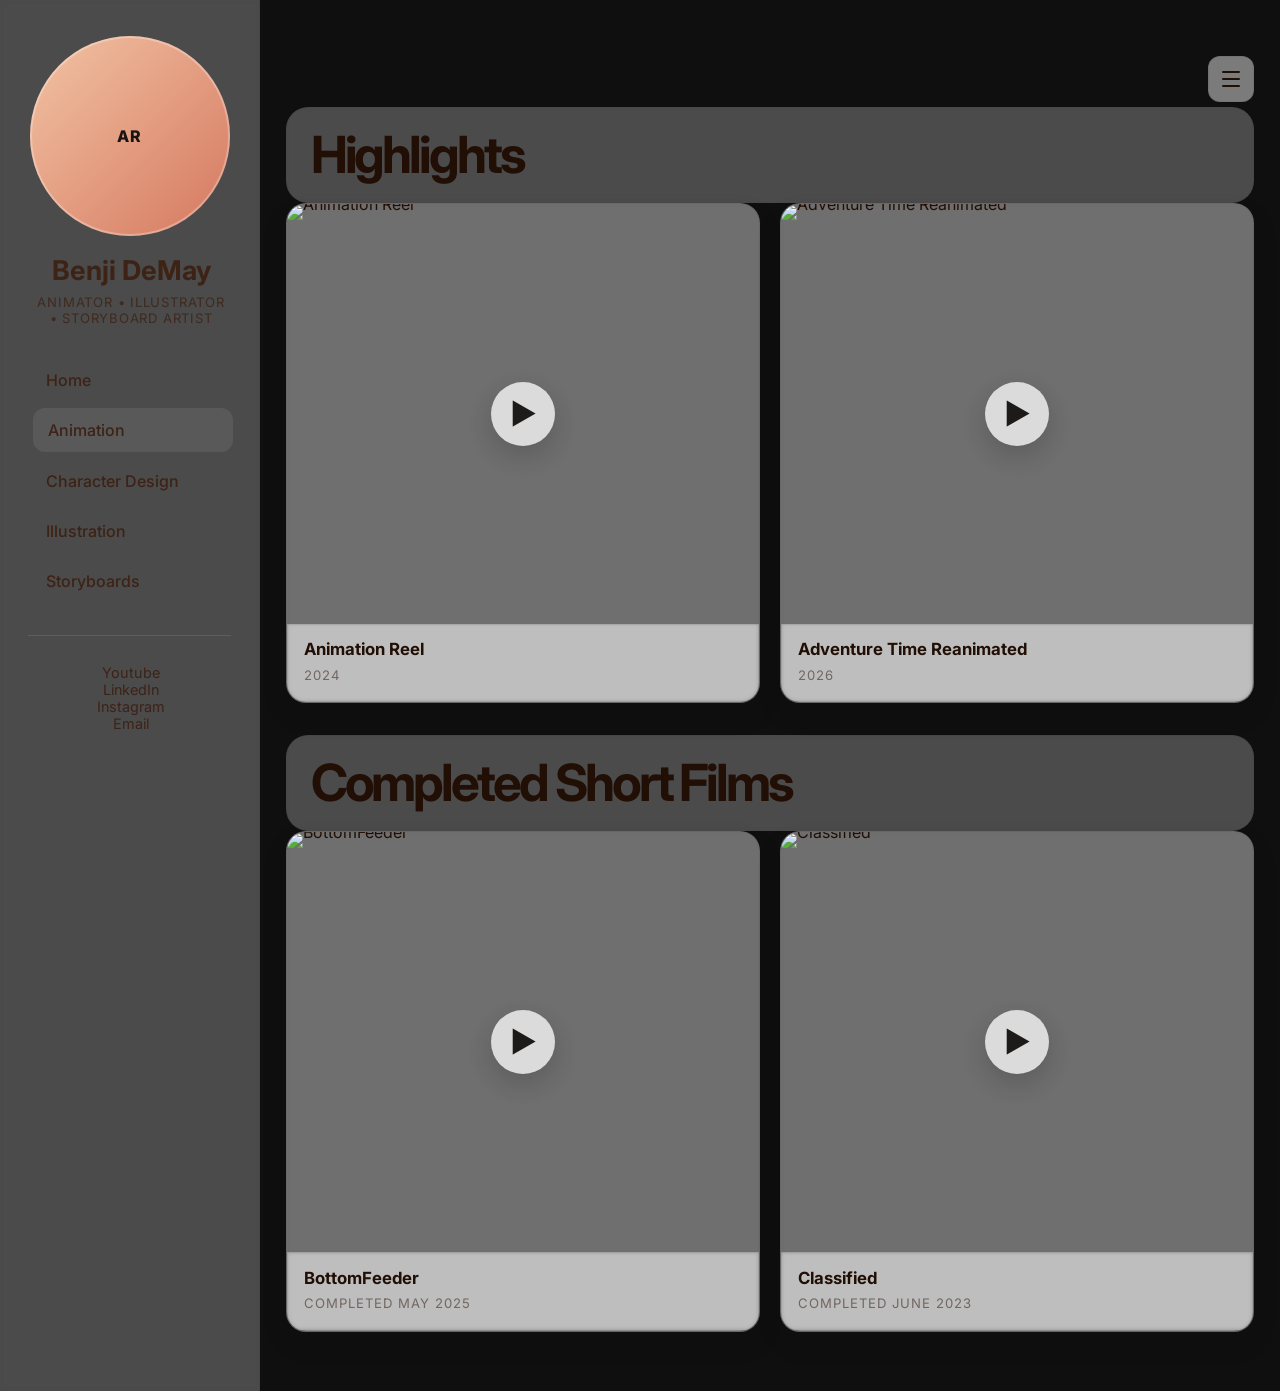
==== commit 51bea29f: "Thumbnails addition" ====
--- a/animation.html
+++ b/animation.html
@@ -58,7 +58,7 @@
     <article class="gallery-card">
       <a
         class="video-link"
-        href="https://www.youtube.com/embed/VIDEO_ID?autoplay=1"
+        href="https://vimeo.com/944037811?fl=pl&fe=vl"
         target="_blank"
         rel="noopener noreferrer"
       >
@@ -82,7 +82,7 @@
         rel="noopener noreferrer"
       >
         <img
-          src="https://github.com/PalmettoPeril/Benji-DeMay-Portfolio/blob/main/at_THUMBNAIL.png?raw=true"
+          src="https://github.com/PalmettoPeril/Benji-DeMay-Portfolio/blob/main/Animation_Pieces/at_THUMBNAIL.png?raw=true"
           alt="Adventure Time Reanimated"
         />
         <span class="play-button">▶</span>
@@ -107,7 +107,7 @@
         rel="noopener noreferrer"
       >
         <img
-          src="https://github.com/PalmettoPeril/Benji-DeMay-Portfolio/blob/main/thumbnail_cinelot.jpg?raw=true"
+          src="https://github.com/PalmettoPeril/Benji-DeMay-Portfolio/blob/main/Animation_Pieces/thumbnail_cinelot.jpg?raw=true"
           alt="BottomFeeder"
         />
         <span class="play-button">▶</span>
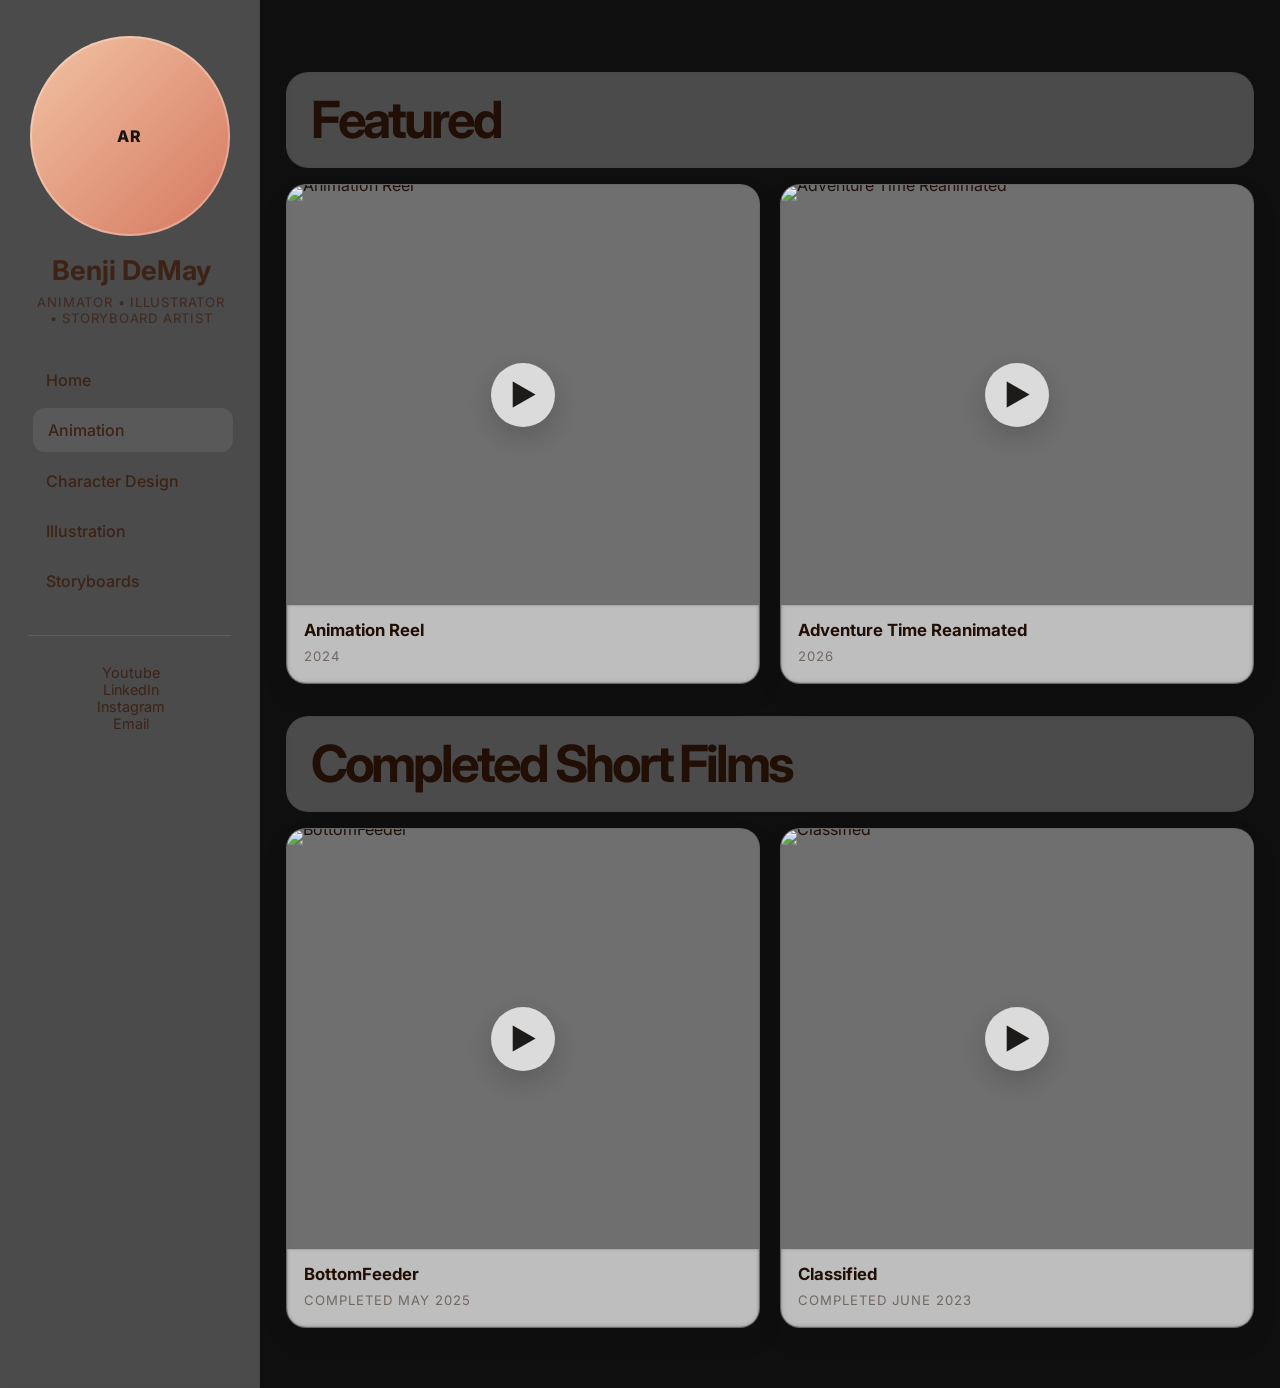
==== commit 9fdd47a5: "Update" ====
--- a/animation.html
+++ b/animation.html
@@ -51,8 +51,10 @@
   </header>
 
   <section class="page-intro">
-    <h2>Highlights</h2>
-  </section>
+         
+          <h2>Featured</h2>
+        </section>
+        <p></p>
 
   <div class="video-row">
     <article class="gallery-card">
@@ -63,7 +65,7 @@
         rel="noopener noreferrer"
       >
         <img
-          src="https://img.youtube.com/vi/VIDEO_ID/maxresdefault.jpg"
+          src="https://github.com/PalmettoPeril/Benji-DeMay-Portfolio/blob/main/Animation_Pieces/2024Reel_thumbnail.png?raw=true"
           alt="Animation Reel"
         />
         <span class="play-button">▶</span>
@@ -97,6 +99,7 @@
   <section class="page-intro">
     <h2>Completed Short Films</h2>
   </section>
+  <p></p>
 
   <div class="video-row">
     <article class="gallery-card">
@@ -126,7 +129,7 @@
         rel="noopener noreferrer"
       >
         <img
-          src="https://github.com/PalmettoPeril/Benji-DeMay-Portfolio/blob/main/classified_thumbnail.jpg?raw=true"
+          src="https://github.com/PalmettoPeril/Benji-DeMay-Portfolio/blob/main/Animation_Pieces/thumbnail.png?raw=true"
           alt="Classified"
         />
         <span class="play-button">▶</span>
--- a/styles.css
+++ b/styles.css
@@ -315,7 +315,9 @@
   font-size: 0.75rem;
   font-weight: 700;
 }
-
+.hero-copy .intro-text {
+  color: rgba(61, 35, 22, 0.08);
+}
 .hero-copy h2,
 .page-intro h2 {
   margin: 0;
@@ -324,11 +326,14 @@
   letter-spacing: -0.06em;
 }
 
-.hero-copy p:not(.eyebrow) {
+.hero-copy p.intro-text {
+  color: color: #2b1509 !important;
+
   margin-top: 1rem;
   color: var(--muted);
   font-size: 1.05rem;
   line-height: 1.7;
+
 }
 .hero-copy,
 .page-intro,
@@ -529,8 +534,28 @@
   }
 
   .mobile-header {
+  display: none;
+}
+
+.nav-toggle {
+  display: none;
+}
+
+@media (max-width: 980px) {
+  .mobile-header {
     display: flex;
   }
+
+  .nav-toggle {
+    display: flex;
+  }
+}
+@media (min-width: 981px) {
+  .mobile-header,
+  .nav-toggle {
+    display: none !important;
+  }
+}
 
   .hero {
     grid-template-columns: 1fr;
@@ -553,6 +578,7 @@
   background: rgba(255, 255, 255, 0.12);
   border-radius: 0;
 }
+
 
 .hero-copy,
 .page-intro,
@@ -625,6 +651,65 @@
   flex-direction: column;
   height: 100%;
   overflow: hidden;
+}
+.gallery-card a {
+  display: block;
+  cursor: pointer;
+}
+
+.gallery-card img {
+  transition: transform 0.2s ease, opacity 0.2s ease;
+}
+
+.gallery-card a:hover img {
+  transform: scale(1.01);
+  opacity: 0.96;
+}
+
+.lightbox {
+  position: fixed;
+  inset: 0;
+  background: rgba(0, 0, 0, 0.82);
+  display: none;
+  align-items: center;
+  justify-content: center;
+  z-index: 9999;
+  padding: 2rem;
+}
+
+.lightbox.open {
+  display: flex;
+}
+
+.lightbox img {
+  max-width: min(92vw, 1200px);
+  max-height: 90vh;
+  object-fit: contain;
+  border-radius: 16px;
+  box-shadow: 0 24px 50px rgba(0, 0, 0, 0.35);
+}
+
+.lightbox-close {
+  position: absolute;
+  top: 1.25rem;
+  right: 1.5rem;
+  border: none;
+  background: rgba(255, 255, 255, 0.12);
+  color: white;
+  width: 42px;
+  height: 42px;
+  border-radius: 50%;
+  font-size: 2rem;
+  line-height: 1;
+  cursor: pointer;
+}
+
+@media (min-width: 981px) {
+  .mobile-header,
+  .mobile-brand,
+  .nav-toggle {
+    display: none !important;
+  }
 }
 
 .video-link {
@@ -697,4 +782,11 @@
   .video-row > .gallery-card {
     margin-bottom: 1.2rem;
   }
-}+}
+@media (min-width: 981px) {
+  .mobile-header,
+  .mobile-brand,
+  .nav-toggle {
+    display: none !important;
+  }
+}
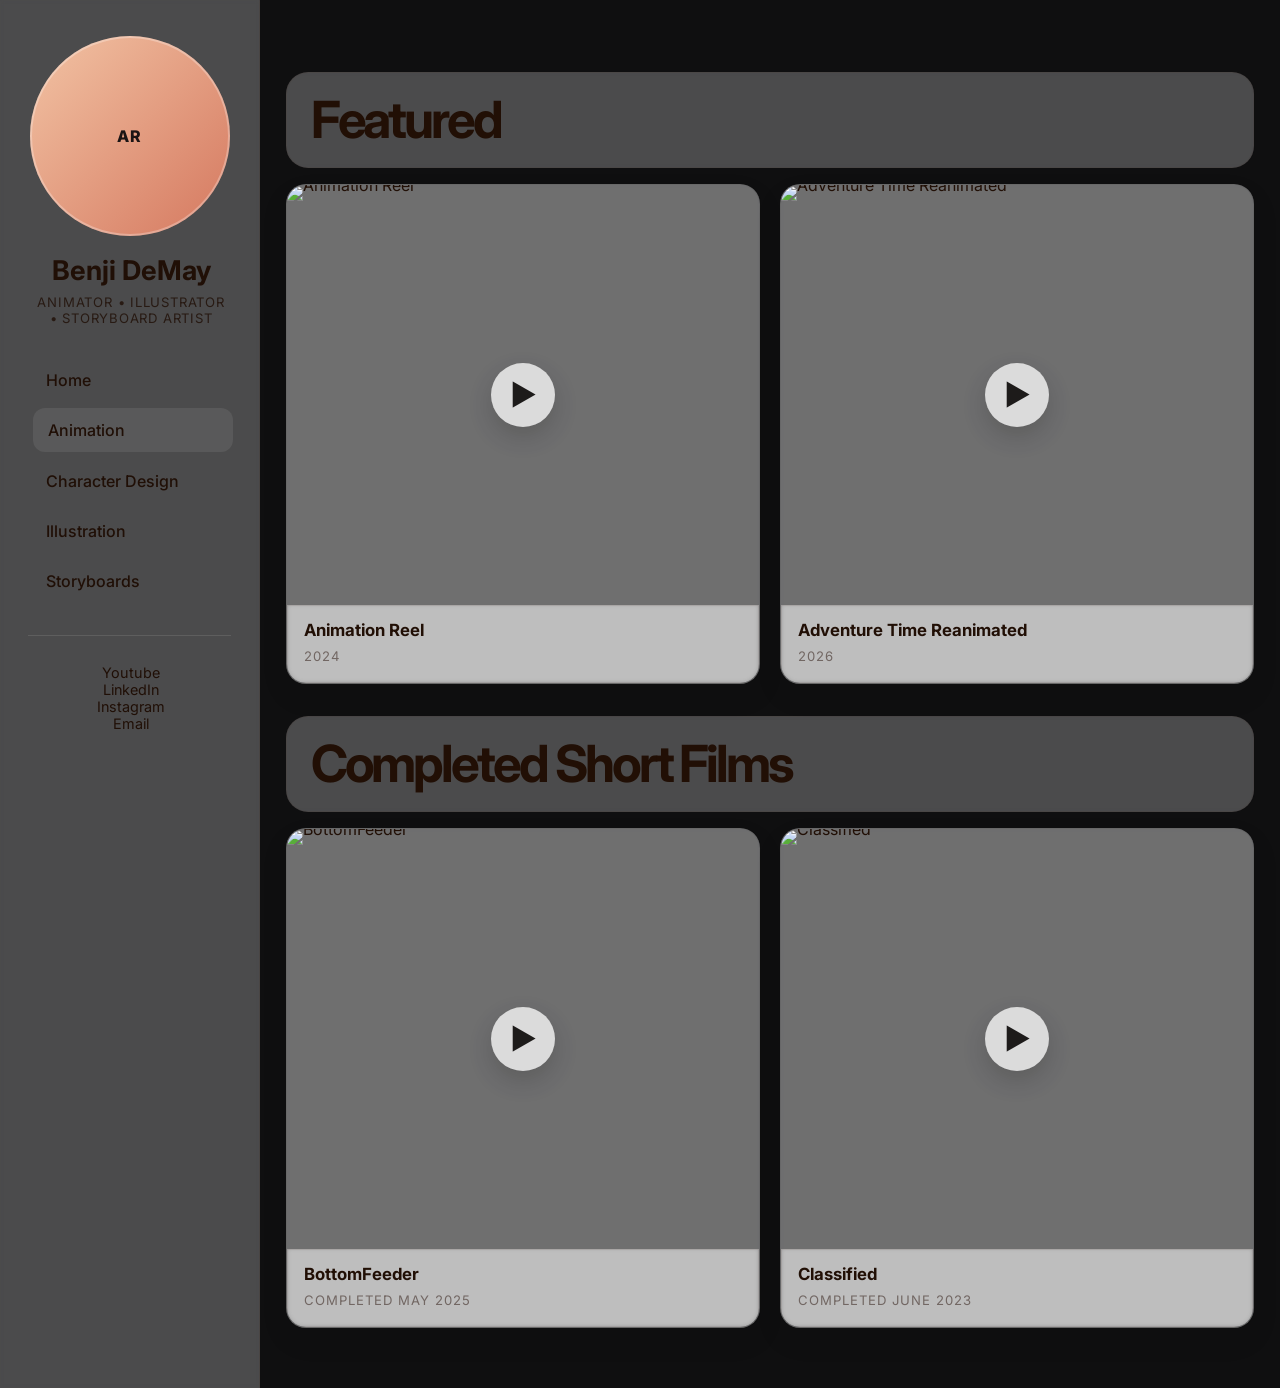
==== commit 2cd96eb8: "additions" ====
--- a/animation.html
+++ b/animation.html
@@ -43,11 +43,13 @@
 
 <main class="content">
   <header class="mobile-header">
-    <button class="nav-toggle" aria-label="Open menu">
-      <span></span>
-      <span></span>
-      <span></span>
-    </button>
+   <header class="mobile-header">
+  <button class="nav-toggle" aria-label="Open menu" aria-expanded="false">
+    <span></span>
+    <span></span>
+    <span></span>
+  </button>
+</header>
   </header>
 
   <section class="page-intro">
@@ -140,5 +142,19 @@
       </div>
     </article>
   </div>
+  <script>
+  document.addEventListener("DOMContentLoaded", () => {
+    const navToggle = document.querySelector(".nav-toggle");
+    const sidebar = document.querySelector(".sidebar");
+
+    if (!navToggle || !sidebar) return;
+
+    navToggle.addEventListener("click", () => {
+      sidebar.classList.toggle("open");
+      const isOpen = sidebar.classList.contains("open");
+      navToggle.setAttribute("aria-expanded", isOpen ? "true" : "false");
+    });
+  });
+</script>
 </main>
 </html>
--- a/styles.css
+++ b/styles.css
@@ -1,14 +1,14 @@
 :root {
   --bg: #f7f3ef;
   --panel: #f2e9e0;
-  --sidebar: #1f1a1a;
-  --sidebar-text:#1f1a1a;
+  --sidebar: #200f06;
+  --sidebar-text:#200f06;
   --muted: #726763;
   --text: hwb(21 2% 87%);
   --card-shadow: 0 12px 28px rgba(0, 0, 0, 0.08);
   --border: rgba(29, 27, 26, 0.08);
   --accent: #d5785f;
-  --accent-soft: #1f1a1a;
+  --accent-soft:#200f06;
 }
 
 
@@ -29,13 +29,21 @@
 
   /* fixed background image, 1920x1080-style crop */
   background-image:
-    url("https://github.com/PalmettoPeril/Benji-DeMay-Portfolio/blob/main/sketchbg.png?raw=true");
+    url("https://github.com/PalmettoPeril/Benji-DeMay-Portfolio/blob/main/sketchbg.webp?raw=true");
   background-position: center center;
   background-repeat: no-repeat;
   background-size: cover;
   background-attachment: fixed;
 }
-
+@media (max-width: 980px) {
+  body {
+    background-image: url("https://github.com/PalmettoPeril/Benji-DeMay-Portfolio/blob/main/sketchbg_mobile_new.webp?raw=true");
+    background-position: center top;
+    background-repeat: no-repeat;
+    background-size: cover;
+    background-attachment: fixed;
+  }
+}
 img {
   max-width: 100%;
   display: block;
@@ -58,13 +66,13 @@
 .sidebar-meta a,
 .nav a,
 .brand-block a {
-  color: #1b1414;
+  color: #200f06;
 }
 
 .sidebar-meta a:hover,
 .nav a:hover,
 .brand-block a:hover {
-  color: #bade1a;
+  color: #dac663;
 }
 
 .sidebar {
@@ -72,7 +80,7 @@
   backdrop-filter: blur(2px);
   -webkit-backdrop-filter: blur(2px);
   border-right: 1px solid rgba(61, 35, 22, 0.15);
-  color: #3d2316;
+  color: #200f06;
 
   padding-top: 2.25rem;
   padding-left: 1.75rem;
@@ -129,7 +137,7 @@
 .nav a,
 .sidebar-meta,
 .sidebar-meta a {
-  color: #3d2316;
+  color: #200f06;
 }
 
 .brand-block p {
@@ -137,17 +145,17 @@
 }
 
 .nav a {
-  color: #3d2316;
+  color: #200f06;
 }
 
 .nav a:hover,
 .nav a.active {
   background: rgba(61, 35, 22, 0.08);
-  color: #3d2316;
+  color: #200f06;
 }
 
 .sidebar-meta a {
-  color: #3d2316;
+  color: #200f06;
 }
 
 .avatar {
@@ -182,7 +190,7 @@
 
 .brand-block p {
   margin: 0.45rem 0 0;
-  color: #3d2316;
+  color: #200f06;
   font-size: 0.82rem;
   letter-spacing: 0.06em;
   text-transform: uppercase;
@@ -198,7 +206,7 @@
 .nav a {
   padding: 0.75rem 0.9rem;
   border-radius: 12px;
-  color: #3d2316;
+  color: #200f06;
   font-weight: 500;
   transition: background 0.2s ease, transform 0.2s ease;
 }
@@ -213,7 +221,7 @@
   margin-top: 2rem;
   border-top: 1px solid rgba(255, 255, 255, 0.1);
   padding-top: 1.2rem;
-  color: #3d2316;
+  color: #200f06;
   font-size: 0.9rem;
 }
 
@@ -222,7 +230,7 @@
 }
 
 .sidebar-meta a {
-  color: #3d2316;
+  color: #200f06;
 }
 
 .content {
@@ -316,7 +324,7 @@
   font-weight: 700;
 }
 .hero-copy .intro-text {
-  color: rgba(61, 35, 22, 0.08);
+  color: rgba(44, 23, 13, 0.08);
 }
 .hero-copy h2,
 .page-intro h2 {
@@ -327,7 +335,7 @@
 }
 
 .hero-copy p.intro-text {
-  color: color: #2b1509 !important;
+  color: #2b1509 !important;
 
   margin-top: 1rem;
   color: var(--muted);
@@ -446,6 +454,14 @@
   box-shadow: var(--card-shadow);
 }
 
+.gallery-card.ringmaster img {
+  object-position: top center;
+}
+
+.gallery-card.kappacomic img {
+  object-position: bottom center;
+}
+
 .gallery-card img {
   width: 100%;
   height: 280px;
@@ -696,11 +712,11 @@
   border: none;
   background: rgba(255, 255, 255, 0.12);
   color: white;
-  width: 42px;
+  width: 90px;
   height: 42px;
-  border-radius: 50%;
-  font-size: 2rem;
-  line-height: 1;
+  border-radius: 999px;
+  font-size: 0.9rem;
+  font-weight: 600;
   cursor: pointer;
 }
 
@@ -711,6 +727,8 @@
     display: none !important;
   }
 }
+
+
 
 .video-link {
   position: relative;
@@ -790,3 +808,55 @@
     display: none !important;
   }
 }
+html, body {
+  margin: 0;
+  padding: 0;
+}
+
+body {
+  position: relative;
+}
+
+#lightbox,
+.lightbox {
+  position: fixed !important;
+  inset: 0 !important;
+  z-index: 2147483647 !important;
+  display: none !important;
+  align-items: center !important;
+  justify-content: center !important;
+  background: rgba(0, 0, 0, 0.82) !important;
+  padding: 2rem !important;
+  box-sizing: border-box !important;
+}
+
+#lightbox.open,
+.lightbox.open {
+  display: flex !important;
+}
+
+#lightbox img,
+.lightbox img {
+  max-width: min(92vw, 1200px) !important;
+  max-height: 90vh !important;
+  object-fit: contain !important;
+  border-radius: 16px !important;
+  box-shadow: 0 24px 50px rgba(0, 0, 0, 0.35) !important;
+  background: white !important;
+}
+
+#lightbox .lightbox-close,
+.lightbox-close {
+  position: absolute !important;
+  top: 1.25rem !important;
+  right: 1.5rem !important;
+  border: none !important;
+  background: rgba(255, 255, 255, 0.12) !important;
+  color: white !important;
+  width: 90px !important;
+  height: 42px !important;
+  border-radius: 999px !important;
+  font-size: 0.9rem !important;
+  font-weight: 600 !important;
+  cursor: pointer !important;
+}
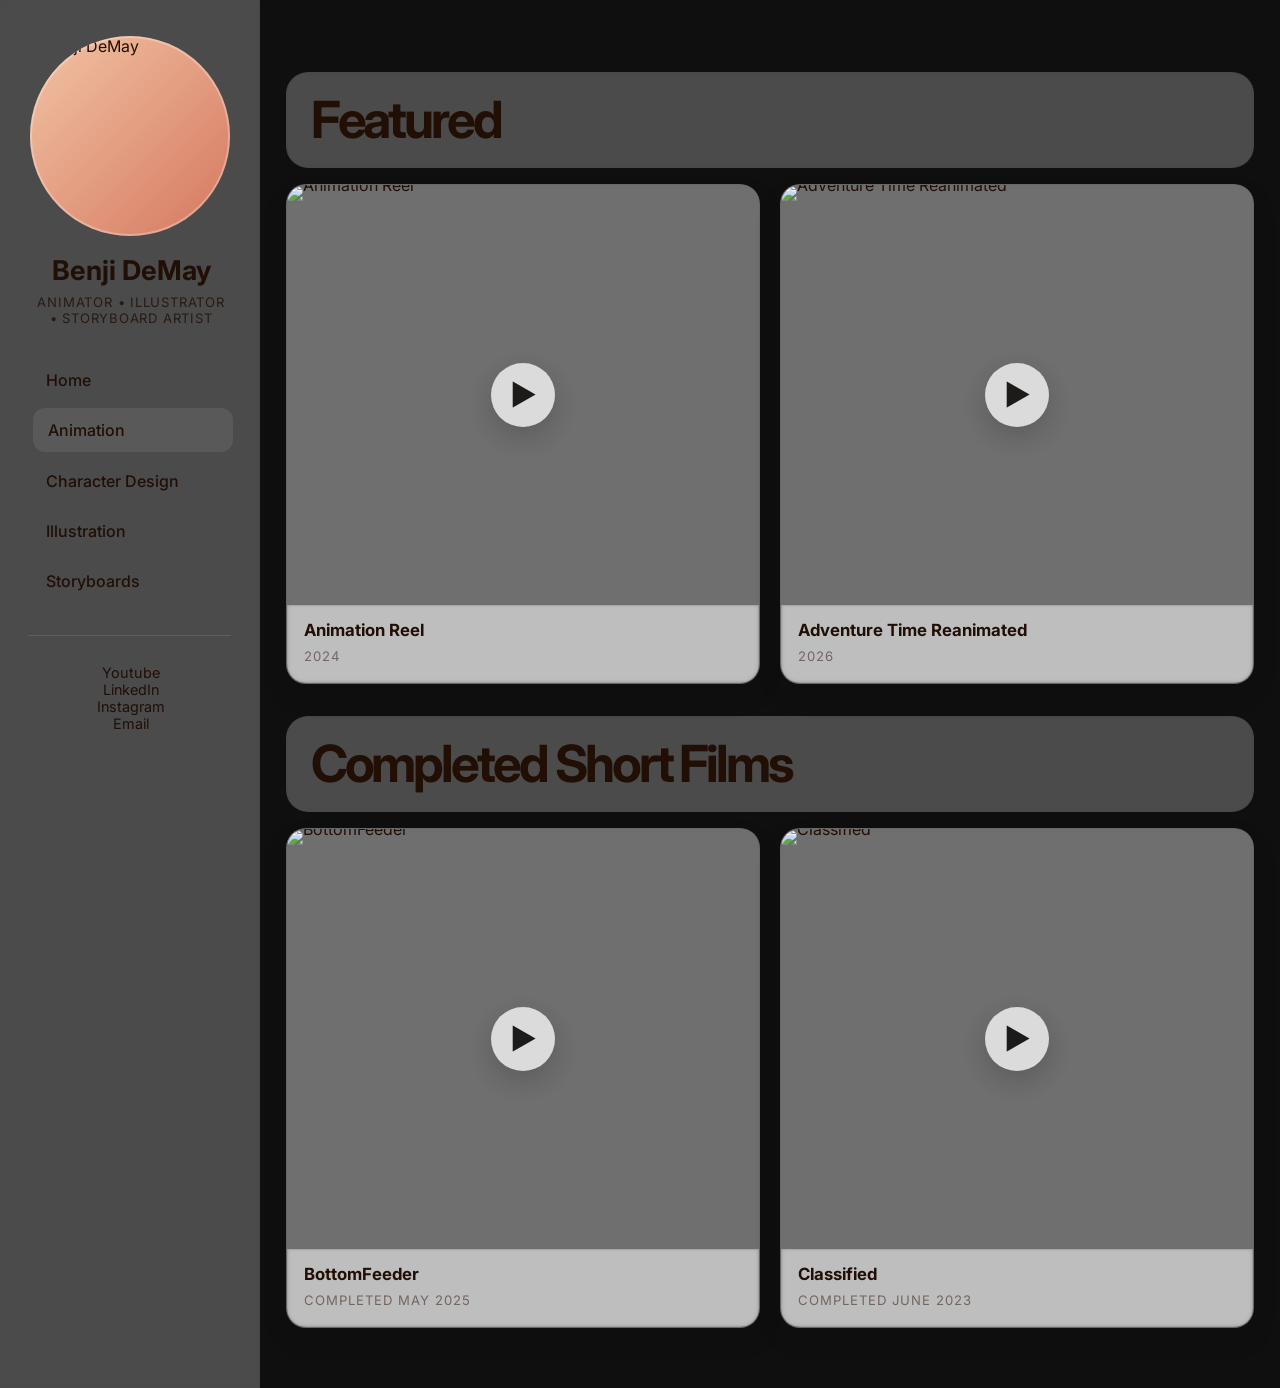
==== commit c8ec55a7: "Update" ====
--- a/animation.html
+++ b/animation.html
@@ -15,9 +15,11 @@
   <body>
     <div class="app-shell">
       <aside class="sidebar">
-        <div class="avatar-wrap">
-          <div class="avatar">AR</div>
-        </div>
+         <div class="avatar-wrap">
+          <div class="avatar">
+  <img src="https://github.com/PalmettoPeril/Benji-DeMay-Portfolio/blob/main/B_DeMay_Avatar.png?raw=true" alt="Benji DeMay" />
+</div>
+</div>
 
         <div class="brand-block">
           <h1>Benji DeMay</h1>
--- a/styles.css
+++ b/styles.css
@@ -162,13 +162,19 @@
   width: 200px;
   height: 200px;
   border-radius: 50%;
+  overflow: hidden;
   background: linear-gradient(135deg, #f2c3a4, #d5785f);
-  color: #1b1414;
   display: grid;
   place-items: center;
-  font-weight: 800;
-  letter-spacing: 0.08em;
   box-shadow: inset 0 0 0 2px rgba(255, 255, 255, 0.28);
+}
+
+.avatar img {
+  width: 100%;
+  height: 100%;
+  object-fit: cover;
+  object-position: center;
+  display: block;
 }
 
 .avatar.small {
@@ -859,4 +865,50 @@
   font-size: 0.9rem !important;
   font-weight: 600 !important;
   cursor: pointer !important;
+  
+}
+ .storyboard-page .storyboard-grid {
+  display: grid;
+  grid-template-columns: repeat(auto-fit, minmax(240px, 1fr));
+  gap: 1rem;
+}
+
+.storyboard-page .storyboard-card {
+  background: rgba(255, 255, 255, 0.25);
+  backdrop-filter: blur(2px);
+  -webkit-backdrop-filter: blur(2px);
+  border: 1px solid rgba(61, 35, 22, 0.08);
+  border-radius: 18px;
+  box-shadow: 0 12px 28px rgba(0, 0, 0, 0.08);
+  overflow: hidden;
+}
+
+.storyboard-page .storyboard-trigger {
+  display: block;
+  width: 100%;
+  padding: 0;
+  border: none;
+  background: transparent;
+  cursor: pointer;
+}
+
+.storyboard-page .storyboard-trigger img {
+  width: 100%;
+  height: 320px;
+  object-fit: cover;
+  object-position: top center;
+  display: block;
+}
+
+.storyboard-page .storyboard-meta {
+  background: rgba(255, 255, 255, 0.12);
+  border-top: 1px solid rgba(61, 35, 22, 0.08);
+  padding: 0.9rem 1rem 1rem;
+}
+
+.storyboard-page .storyboard-meta h3 {
+  margin: 0;
+  font-size: 1rem;
+  color: #1f1a1a;
+  line-height: 1.4;
 }
